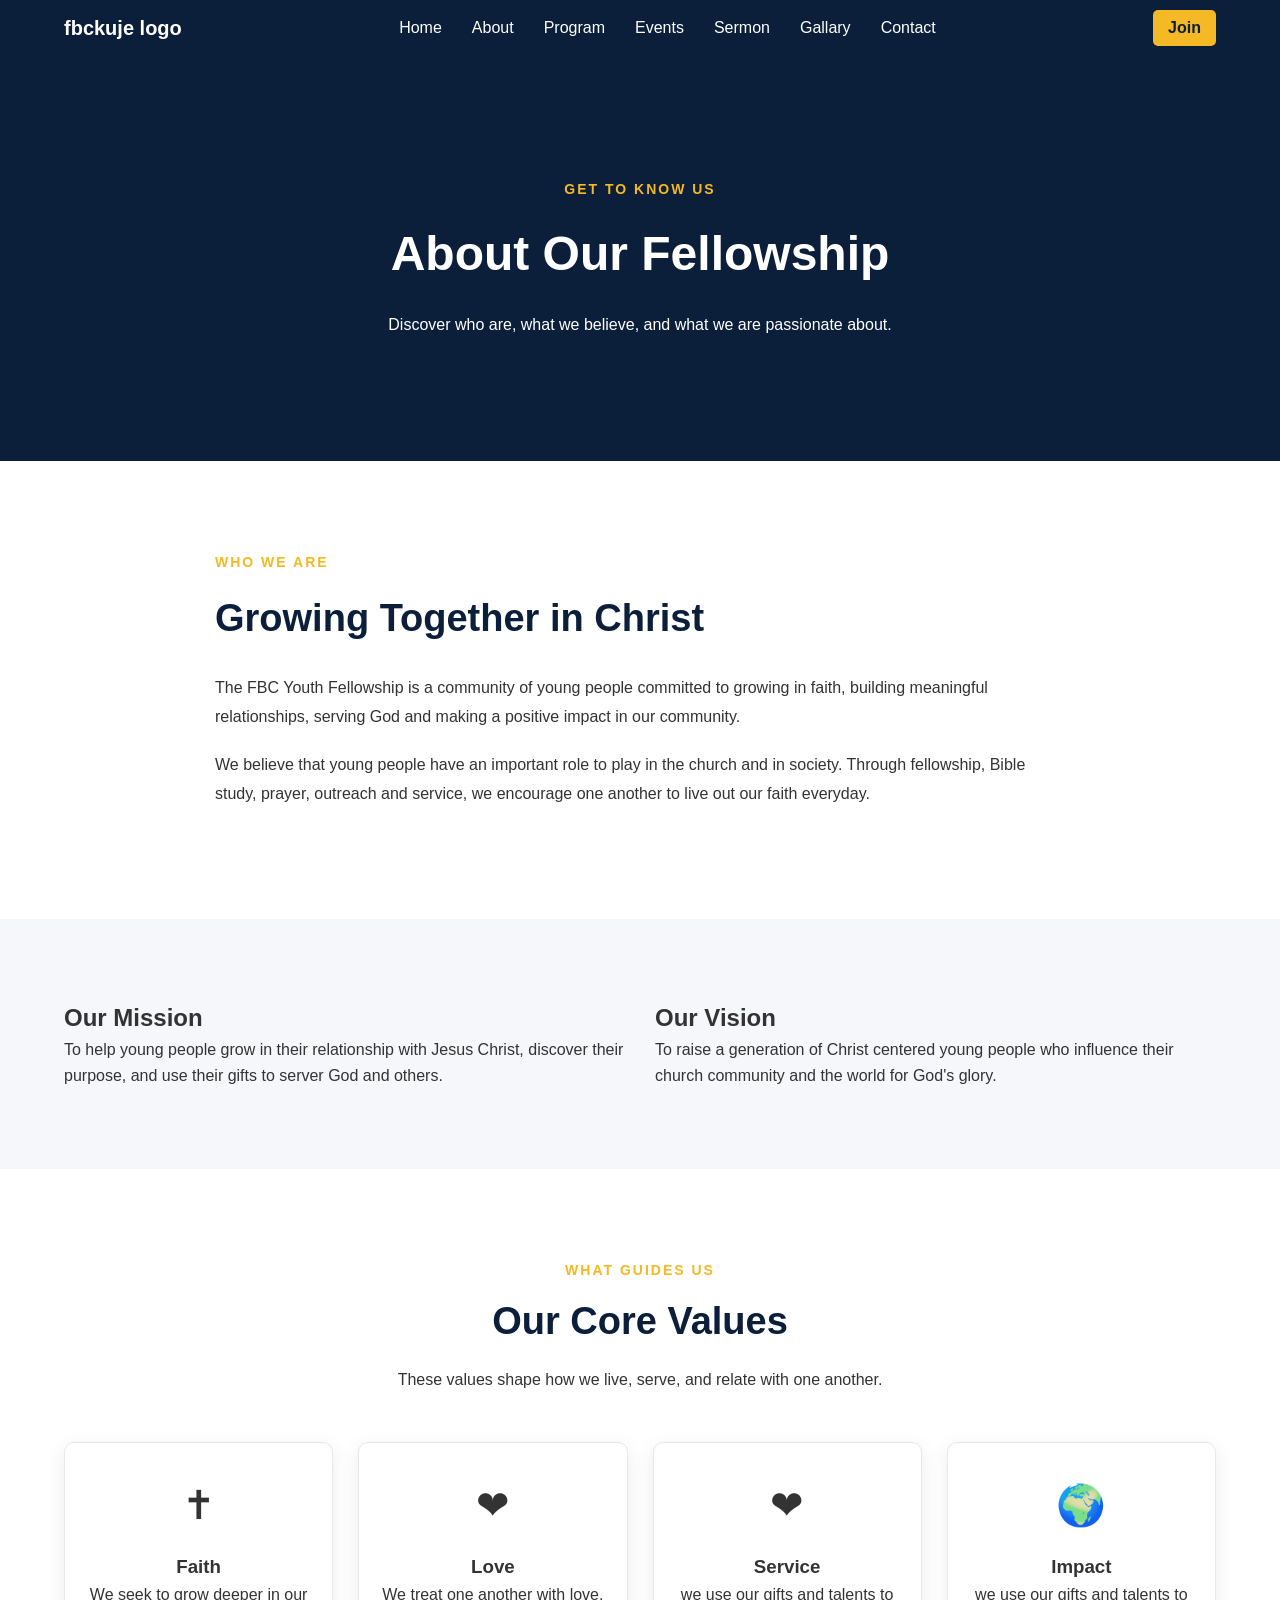
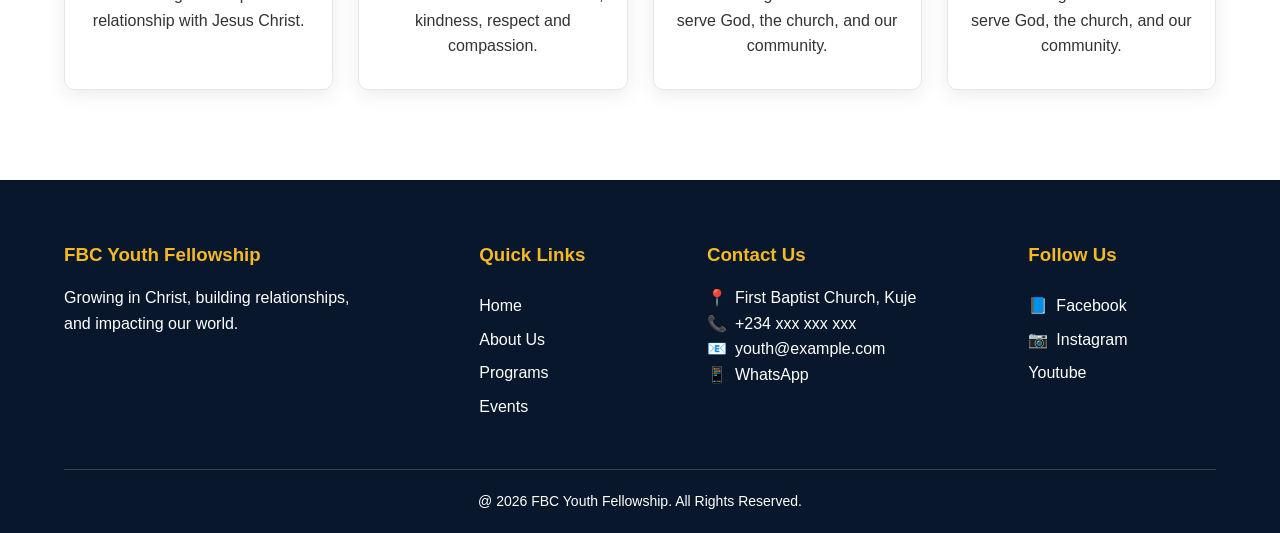
==== about.html @ 430ef0f9 "update" ====
<!DOCTYPE html>
<html lang="en">
<head>
  <meta charset="UTF-8">
  <meta name="viewport" content="width=device-width, initial-scale=1.0">
  <title>About Us | FBC Youth Fellowship</title>
  <link rel="stylesheet" href="style.css">
</head>
<body>
  <header>
    <nav class="nav-bar">
      <button class="menu-toggle" arial-label="open navigation menu">
        &#9776;
      </button>
      
      <div class="logo">
        fbckuje logo
      </div>
      <ul class="nav-links">
        <li><a href="index.html">Home</a></li>
        <li><a href="about.html">About</a></li>
        <li><a href="#">Program</a></li>
        <li><a href="#">Events</a></li>
        <li><a href="#">Sermon</a></li>
        <li><a href="#">Gallary</a></li>
        <li><a href="#">Contact</a></li>
      </ul>
      
      <a href="#" class="join-btn">Join</a>
      
    </nav>
  </header>
  <main>
    <section class="page-hero">
      <div>
        <p>GET TO KNOW US</p>
        <h1>About Our Fellowship</h1>
        <p>
          Discover who are, what we believe,
          and what we are passionate about.
        </p>
      </div>
    </section>
    <section class="about-intro">
      <div class="about-content">
        <p class="section-label">
          WHO WE ARE
        </p>
        <h2>
          Growing Together in Christ
        </h2>
        <p>
          The FBC Youth Fellowship is a community
          of young people committed to growing in 
          faith, building meaningful relationships,
          serving God and making a positive impact
          in our community.
        </p>
        <p>
          We believe that young people have an
          important role to play in the church and
          in society. Through fellowship, Bible
          study, prayer, outreach and service, we
          encourage one another to live out our
          faith everyday.
        </p>
      </div>
    </section>
    <section class="mission-vision">
      <div class="mission-card">
        <h2>Our Mission</h2>
        <p>
          To help young people grow in their 
          relationship with Jesus Christ, discover
          their purpose, and use their gifts to
          server God and others.
        </p>
      </div>
      <div class="vision-card">
        <h2>Our Vision</h2>
        <p>
          To raise a generation of  Christ centered 
          young people who influence their church 
          community and the world for God's glory.
        </p>
      </div>
    </section>
    <section class="values">
      <div class="section-heading">
        <p>
          WHAT GUIDES US
        </p>
        <h2>Our Core Values</h2>
        <p>
          These values shape how we live, serve,
          and relate with one another.
        </p>
      </div>
      <div class="values-container">
        <div class="value-card">
          <div class="value-icon">&#x271D;</div>
          <h3>Faith</h3>
          <p>
            We seek to grow deeper in our
            relationship with Jesus Christ.
          </p>
        </div>
        <div class="value-card">
          <div class="value-icon">&#10084;</div>
          <h3>Love</h3>
          <p>
            We treat one another with love,
            kindness, respect and compassion.
          </p>
        </div>
        <div class="value-card">
          <div class="value-icon">&#10084;</div>
          <h3>Service</h3>
          <p>
            we use our gifts and talents to serve God, the church, and 
            our community.
          </p>
        </div>
        <div class="value-card">
          <div class="value-icon">&#x1F30D;</div>
          <h3>Impact</h3>
          <p>
            we use our gifts and talents to serve God, the church, and 
            our community.
          </p>
        </div>
      </div>
    </section>
  </main>
  <footer>
    <div class="footer-container">
      <div class="footer-about">
        <h3>FBC Youth Fellowship</h3>
        <p>
          Growing in Christ, building relationships,
          and impacting our world.
        </p>
      </div>
      <div class="footer-links">
        <h3>Quick Links</h3>
        <a href="index.html">Home</a>
        <a href="about.html">About Us</a>
        <a href="#">Programs</a>
        <a href="#">Events</a>
      </div>
      <div class="footer-contact">
        <h3>Contact Us</h3>
        <p class="icon-link">
          <span class="icon">&#128205;</span>
          <span class="text">First Baptist Church, Kuje</span>
        </p>
        <p class="icon-link">
          <span class="icon">&#x1F4DE;</span>
          <span class="text">+234 xxx xxx xxx</span>
        </p>
        <div class="email-icon">
        <p class="icon-link">
          <span class="icon">&#128231;</span>
          <span class="text">youth@example.com</span>
        </p>
        </div>
        <p class="icon-link">
          <span class="icon">&#128241;</span>
          <span class="text">WhatsApp</span>
        </p>
      </div>
      <div class="footer-social">
        <h3>Follow Us</h3>
        <a href="#" class="icon-link">
          <span class="icon">&#128216;</span>
          <span class="text">Facebook</span>
        </a>
        <a href="#" class="icon-link">
          <span class="icon">&#x1F4f7;</span>
          <span class="text">Instagram</span>
        </a>
        <a href="#">Youtube</a>
      </div>
    </div>
    <div class="footer-bottom">
      <p>
        @ 2026 FBC Youth Fellowship. All Rights Reserved.
      </p>
    </div>
  </footer>
  <script src="script.js"></script>
</body>
</html>
---- style.css ----
:root {
  --primary-color: #123B70;
  --secondary-color: #0B1F3A;
  --accent-color: #F4B924;
  --light-color: #F5F7FA;
  --white-color: #FFFFFF;
  --text-color: #333333;
}
* {
  margin: 0;
  padding: 0;
  box-sizing: border-box;
}
body {
  font-family: Arial, san-serif;
  line-height: 1.6;
  color: var(--text-color);
  background-color: var(--white-color);
}
header {
  background-color: var(--secondary-color);
}
.nav-bar {
  display: flex;
  align-items: center;
  justify-content: space-between;
  padding: 10px 5%;
  color: var(--white-color);
}
.logo {
  font-size: 20px;
  font-weight: bold;
}
.nav-links {
  display: flex;
  list-style: none;
  gap: 30px;
}
.nav-links a {
  text-decoration: none;
  font-weight: 200;
  color: var(--white-color);
  font-weight: 500;
}
.join-btn {
  background-color: var(--accent-color);
  color: var(--secondary-color);
  text-decoration: none;
  padding: 5px 15px;
  border: none;
  border-radius: 5px;
  font-weight: bold;
  transition: opacity 0.15s;
}
.join-btn:hover {
  opacity: 0.7;
}
.hero {
  min-height: 80vh;
  display: flex;
  align-items: center;
  justify-content: center;
  padding: 80px 5%;

  background-image: 
      linear-gradient(rgba(11, 31, 58, 0.75), rgba(11, 31, 58, 0.75)),
      url("/image/hero.jpg");

  background-size: cover;
  background-position: center;
  background-repeat: no-repeat;

  color: var(--white-color)
}
.hero-content{
  max-width: 800px;
}
.welcome-text {
  font-size: 14px;
  font-weight: bold;
  letter-spacing: 2px;
  margin-bottom: 15px;
}
.hero h1 {
  font-size: 55px;
  line-height: 1.1;
  margin-bottom: 25px;
}
.hero-text {
  font-size: 18px;
  margin: 0 auto 30px;
  max-width: 650px;
}
.btn {
  display: inline-block;
  padding: 12px 25px;
  margin: 5px;
  text-decoration: none;
  border-radius: 5px;
  font-weight: bold;
  transition: 0.3s ease;
}
.hero-btn .btn:first-child {
  background-color: var(--accent-color);
  color: var(--secondary-color);
  cursor: pointer;
}
.hero-btn .btn:first-child:hover {
  opacity: 0.85;
}
.secondary-btn{
  color: var(--white-color);
  border: 1px solid var(--white-color);
  background-color: transparent;
  cursor: pointer;
}
.secondary-btn:hover {
  background-color: var(--white-color);
  color: var(--secondary-color);
}

.focus {
  padding: 80px 5%;
  text-align: center;
}
.section-heading {
  max-width: 700px;
  margin: 0 auto 50px;
}
.section-heading h2 {
  font-size: 38px;
  margin-bottom: 15px;
  color: var(--secondary-color);
}
.section-heading > p:first-child {
  margin-bottom: 10px;
  color: var(--accent-color);
  font-weight: bold;
  letter-spacing: 2px;
  font-size: 14px;
}
.focus-container {
  display: grid;
  grid-template-columns: repeat(4, 1fr);
  gap: 25px;
}
.focus-card {
  padding: 30px 20px;
  border: 1px solid #E5E7EB;
  background-color: var(--white-color);
  border-radius: 10px;
  box-shadow: 0 5px 20px rgba(0, 0, 0, 0.08);
  transition: 0.3s ease;
}
.focus-icon {
  margin-bottom: 10px;
  font-size: 20px;
}
.focus-card h3 {
  margin-bottom: 15px;
  font-size: 22px;
  color: var(--secondary-color);
}
.focus-card:hover {
  transform: translateY(-5px);
  box-shadow: 0 10px 25px rgba(0, 0, 0, 0.12);
}
.events {
  padding: 80px 5%;
  text-align: center;
}
.events-container {
  display: grid;
  grid-template-columns: repeat(3, 1fr);
  gap: 25px;
}
.event-card {
  padding: 30px;
  text-align: left;
  border-radius: 10px;
  background-color: var(--white-color);
  border: 1px #E5E7EB;
  box-shadow: 0 5px 20px rgba(0, 0, 0, 0.08);
  transition: 0.3s ease;
}
.event-card:hover {
  transform: translateY(-5px);
  box-shadow: 0 10px 25px rgba(0, 0, 0, 0.1);
}
.event-date {
  margin-bottom: 20px;
}
.event-date span {
  display: block;
  font-size: 38px;
  font-weight: bold;
  color: var(--primary-color);
}
.event-date small {
  font-size: 14px;
  font-weight: bold;
  color: var(--accent-color);
}
.event-content h3 {
  font-size: 22px;
  margin-bottom: 10px;
  color: var(--secondary-color);
}
.event-content p {
  margin-bottom: 10px;
  color: var(--text-color);
}
.event-content a {
  display: inline-block;
  margin-top: 10px;
  color: var(--primary-color);
  font-weight: bold;
  text-decoration: none;
  text-align: center;
}
.scripture {
  padding: 90px 5%;
  text-align: center;
  background-color: var(--secondary-color);
  color: var(--white-color);
}
.scripture-content {
  max-width: 800px;
  margin: 0 auto;
}
.scripture-label {
  color: var(--accent-color);
  font-size: 30px;
  font-weight: bold;
  letter-spacing: 2px;
  margin-bottom: 25px;
}
.scripture blockquote {
  font-size: 30px;
  font-weight: bold;
  line-height: 1.5;
  text-align: left;
  margin-bottom: 20px;
}
.scripture-reference {
  font-size: 18px;
  font-weight: bold;
}
footer {
  padding: 60px 5% 20px;
  background-color: #08172B;
  color: var(--white-color);
}
.footer-container {
  display: grid;
  grid-template-columns: 2fr 1fr 1.5fr 1fr;
  gap: 40px;
}
.footer-container h3 {
  margin-bottom: 15px;
  color: var(--accent-color);
}
.footer-about p {
  max-width: 300px;
}
.footer-links,
.footer-social {
  display: flex;
  text-decoration: none;
  flex-direction: column;
  gap: 8px;
}
.footer-links a,
.footer-social a {
  text-decoration: none;
  color: var(--white-color);
}
.footer-contact {
  margin-bottom: 8px;
}
.icon-link {
  display: inline-flex;
  align-items: center;
  gap: 8px;
}
.email-icon {
  display: block;
}
.footer-bottom  {
  width: 100%;
  margin-top: 50px;
  padding-top: 20px;
  text-align: center;
  border-top: 1px solid rgba(255, 255, 255, 0.2);
}
.footer-bottom p {
  font-size: 14px;
}
.menu-toggle {
  display: none;
  background: none;
  border: none;
  color: var(--white-color);
  font-size: 28px;
  cursor: pointer;
}
.page-hero {
  min-height: 45vh;
  display: flex;
  align-items: center;
  justify-content: center;
  text-align: center;
  padding: 60px 5%;
  background-color: var(--secondary-color);
  color: var(--white-color);
}
.page-hero p:first-child {
  color: var(--accent-color);
  font-size: 14px;
  font-weight: bold;
  letter-spacing: 2px;
  margin-bottom: 15px;
}
.page-hero h1 {
  font-size: 48px;
  margin-bottom: 20px;
}
.page-hero p:last-child {
  max-width: 650px;
  margin: 0 auto;
}
.about-intro {
  padding: 90px 5%;
}
.about-content {
  max-width: 850px;
  margin: 0 auto;
}
.section-label {
  color: var(--accent-color);
  font-size: 14px;
  font-weight: bold;
  letter-spacing: 2px;
  margin-bottom: 15px;
}
.about-content h2 {
  color: var(--secondary-color);
  font-size: 38px;
  margin-bottom: 25px;
}
.about-content p:not(.section-label) {
  margin-bottom: 20px;
  line-height: 1.8;
}
.mission-vision {
  padding: 80px 5%;
  display: grid;
  grid-template-columns: repeat(2, 1fr);
  gap: 30px;
  background-color: var(--light-color);
}
.mission-card
.vision-card {
  padding: 40px;
  background-color: var(--white-color);
  border-radius: 10px;
  border: 1px solid #E5E7EB;
  box-shadow: 0 5px 20px rgba(0, 0, 0, 0.08);
}
.mission-card h2
.vision-card h2 {
  color: var(--secondary-color);
  margin-bottom: 15px;
}
.values {
  padding: 90px 5%;
  text-align: center;
}
.values-container {
  display: grid;
  grid-template-columns: repeat(4, 1fr);
  gap: 25px;
}
.value-card {
  padding: 30px 20px;
  border: 1px solid #E5E7EB;
  border-radius: 10px;
  background-color: var(--white-color);
  box-shadow: 0 5px 20px rgba(0, 0, 0, 0.08);
  transition: 0.3s ease;
}
.value-card:hover {
  transform: translateY(-5px);
}
.value-icon {
  font-size: 40px;
  margin-bottom: 15px;
}
.value-icon h3 {
  color: var(--secondary-color);
  margin-bottom: 10px;
}
@media (max-width: 900px) {
  .focus-container {
    grid-template-columns: repeat(2, 1fr);
  }
  .events-container {
    grid-template-columns: repeat(2, 1fr);
  }
  .footer-container {
    grid-template-columns: repeat(2, 1fr);
  }

}
@media (max-width: 600px) {
  .nav-bar {
    flex-wrap: wrap;
  }
  .nav-links {
    display: none;
    flex-direction: column;
    width: 100%;
    gap: 15px;
    text-align: center;
  }
  .nav-links.active {
    display: flex;
  }
  .focus-container {
    grid-template-columns: 1fr;
  }
  .events-container {
    grid-template-columns: 1fr;
  }
  .footer-container {
    grid-template-columns: 1fr;
  }
  .hero h1 {
    font-size: 40px;
  }
  .hero-text {
    font-size: 16px;
  }
  .scripture blockqoute {
    font-size: 24px;
  }
  .mission-vision {
    grid-template-columns: 1fr;
  }
  .values-container {
    grid-template-columns: 1fr;
  }
  .page-hero h1 {
    font-size: 38px;
  }
  .about-content h2 {
    font-size: 30px;
  }
  .menu-toggle {
    display: block !important;
    color: red;
    font-size: 40px;
  }

}
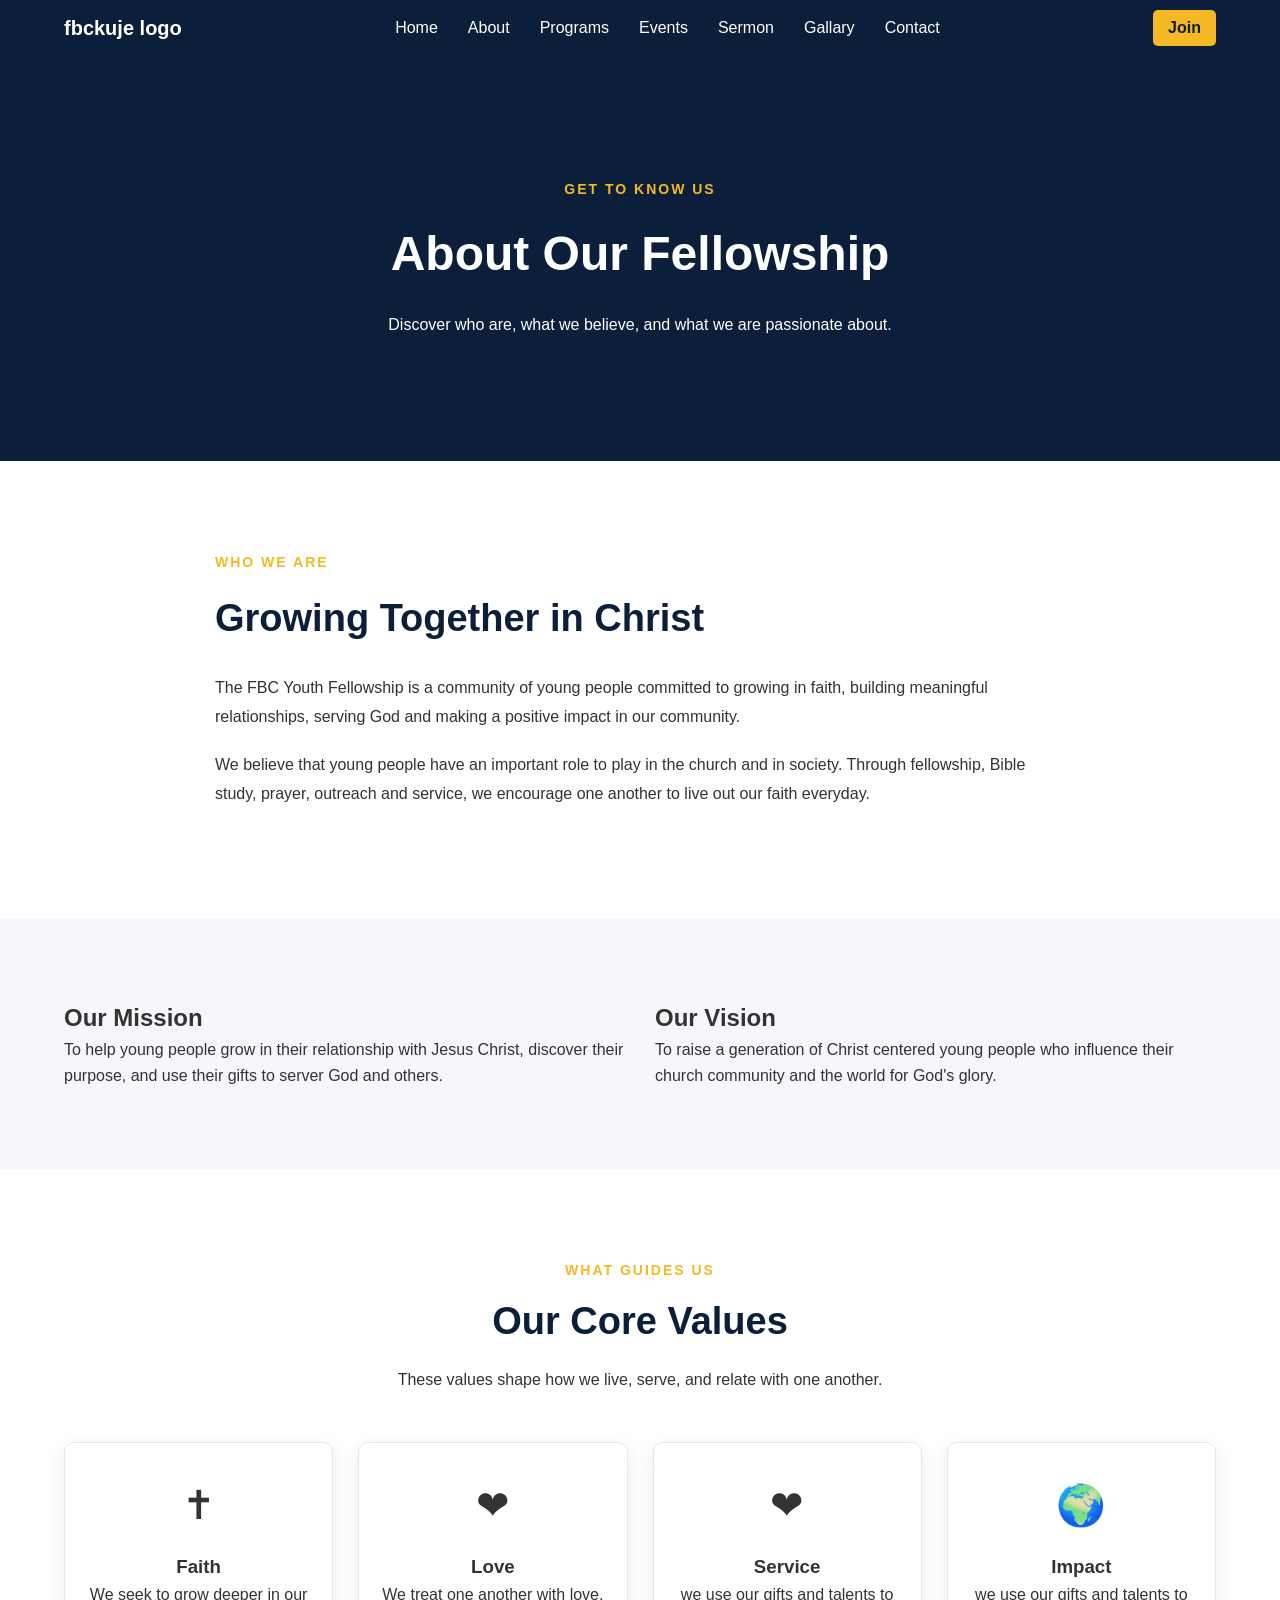
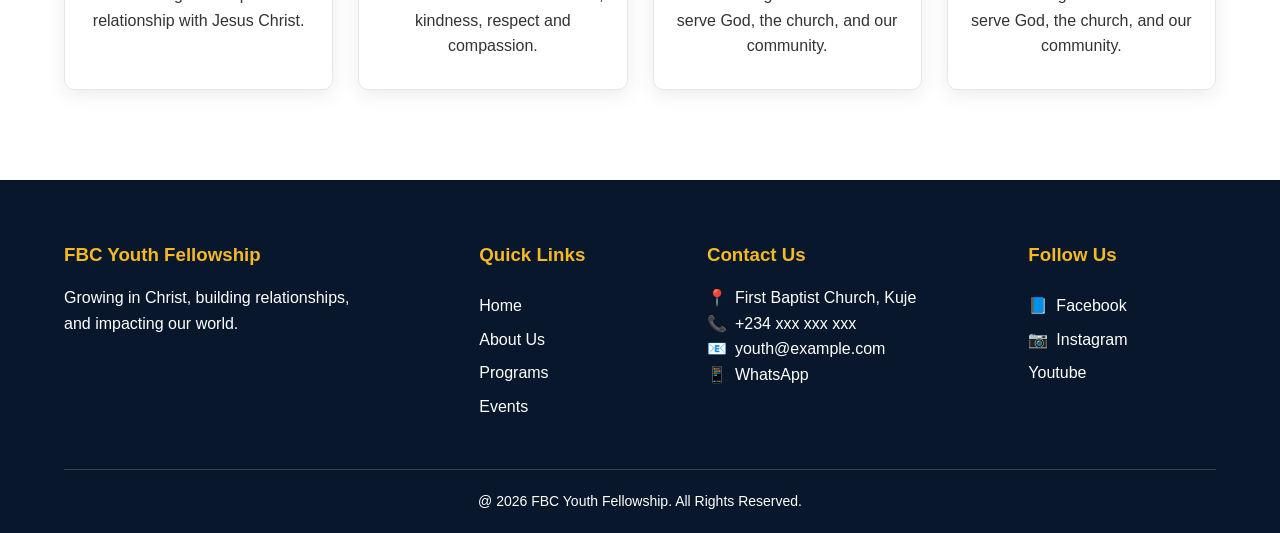
==== commit 274a9d28: "update" ====
--- a/about.html
+++ b/about.html
@@ -12,14 +12,14 @@
       <button class="menu-toggle" arial-label="open navigation menu">
         &#9776;
       </button>
-      
+
       <div class="logo">
         fbckuje logo
       </div>
       <ul class="nav-links">
         <li><a href="index.html">Home</a></li>
         <li><a href="about.html">About</a></li>
-        <li><a href="#">Program</a></li>
+        <li><a href="programs.html">Programs</a></li>
         <li><a href="#">Events</a></li>
         <li><a href="#">Sermon</a></li>
         <li><a href="#">Gallary</a></li>
@@ -145,7 +145,7 @@
         <h3>Quick Links</h3>
         <a href="index.html">Home</a>
         <a href="about.html">About Us</a>
-        <a href="#">Programs</a>
+        <a href="programs.html">Programs</a>
         <a href="#">Events</a>
       </div>
       <div class="footer-contact">
@@ -154,10 +154,12 @@
           <span class="icon">&#128205;</span>
           <span class="text">First Baptist Church, Kuje</span>
         </p>
+        <div class="phone-icon">
         <p class="icon-link">
           <span class="icon">&#x1F4DE;</span>
           <span class="text">+234 xxx xxx xxx</span>
         </p>
+      </div>
         <div class="email-icon">
         <p class="icon-link">
           <span class="icon">&#128231;</span>
--- a/style.css
+++ b/style.css
@@ -400,6 +400,40 @@
   color: var(--secondary-color);
   margin-bottom: 10px;
 }
+.phone-icon {
+  display: block;
+}
+.programs {
+  padding: 90px 5%;
+  text-align: center;
+}
+.programs-heading {
+  margin-bottom: 50px;
+}
+.programs-heading h2 {
+  color: var(--accent-color);
+  font-size: 14px;
+  letter-spacing: 2px;
+}
+.programs-heading p {
+  font-size: 30px;
+}
+.programs-container {
+  display: grid;
+  grid-template-columns: repeat(3, 1fr);
+  gap: 25px;
+}
+.program-card {
+  padding: 30px 20px;
+  border: 1px solid #E5E7EB;
+  border-radius: 10px;
+  background-color: var(--white-color);
+  box-shadow: 0 5px 20px rgba(0, 0, 0, 0.08);
+  transition: 0.3s ease;
+}
+.program-card:hover {
+  transform: translateY(-5px);
+}
 @media (max-width: 900px) {
   .focus-container {
     grid-template-columns: repeat(2, 1fr);
@@ -450,6 +484,9 @@
   .values-container {
     grid-template-columns: 1fr;
   }
+  .programs-container {
+    grid-template-columns: 1fr;
+  }
   .page-hero h1 {
     font-size: 38px;
   }
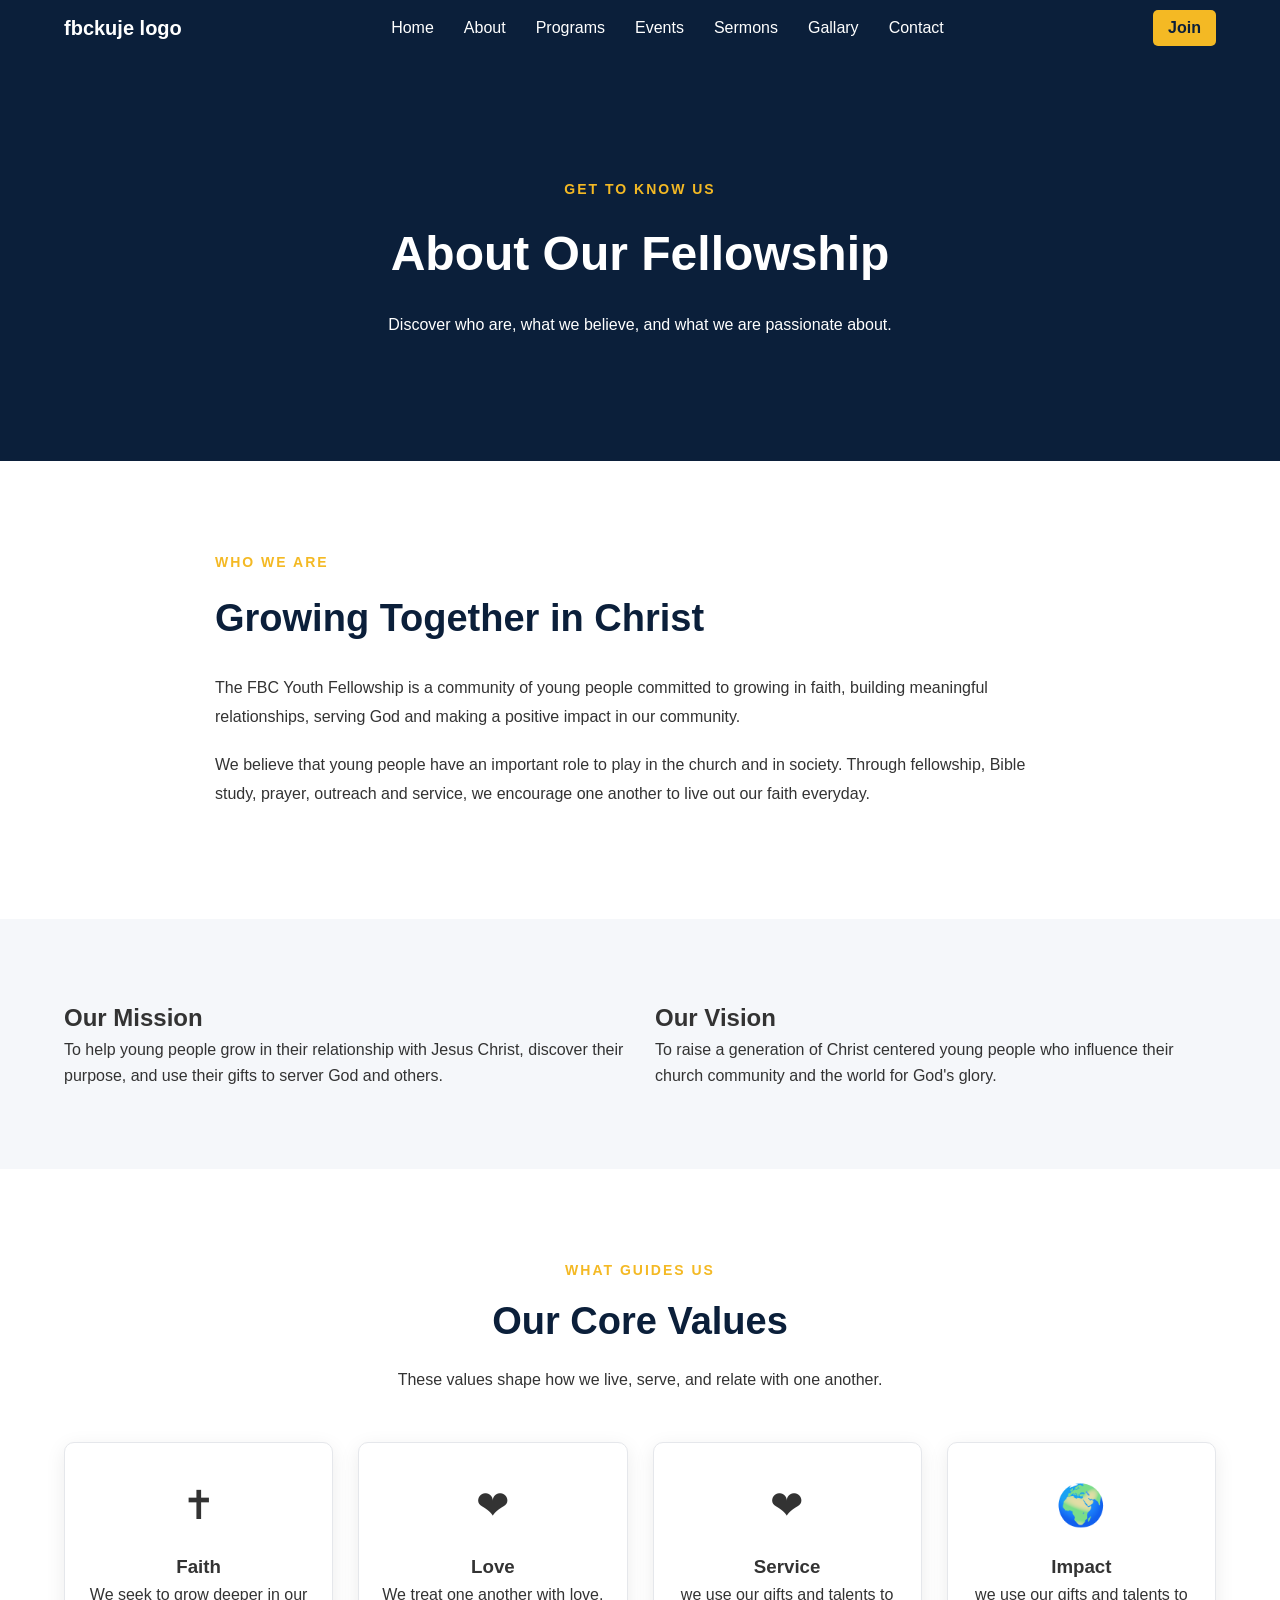
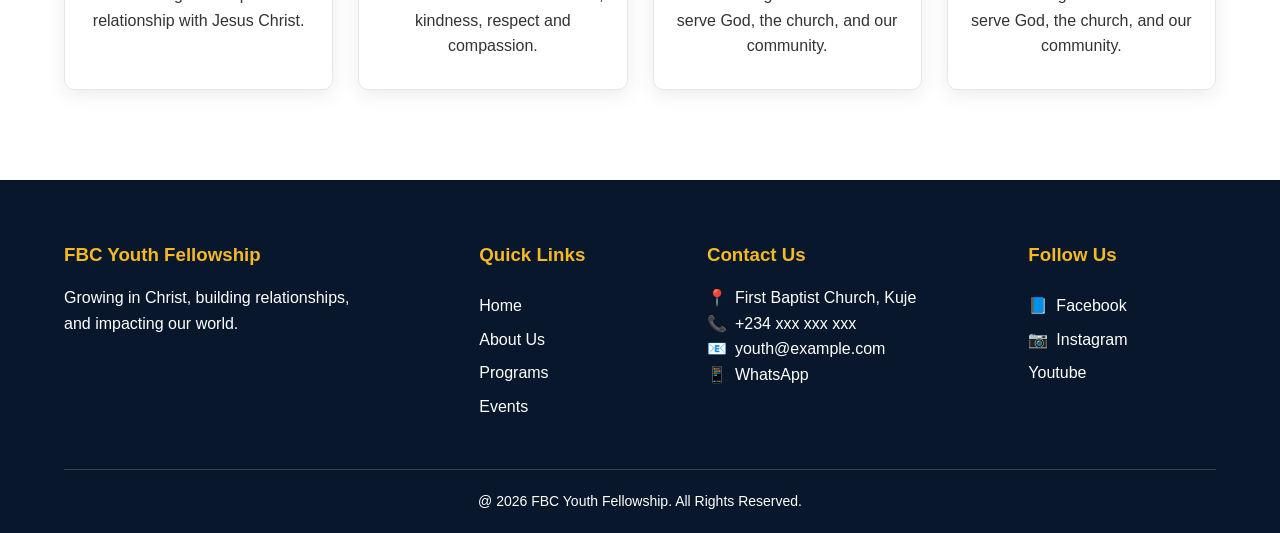
==== commit 6515f546: "update" ====
--- a/about.html
+++ b/about.html
@@ -20,8 +20,8 @@
         <li><a href="index.html">Home</a></li>
         <li><a href="about.html">About</a></li>
         <li><a href="programs.html">Programs</a></li>
-        <li><a href="#">Events</a></li>
-        <li><a href="#">Sermon</a></li>
+        <li><a href="events.html">Events</a></li>
+        <li><a href="sermons.html">Sermons</a></li>
         <li><a href="#">Gallary</a></li>
         <li><a href="#">Contact</a></li>
       </ul>
@@ -146,7 +146,7 @@
         <a href="index.html">Home</a>
         <a href="about.html">About Us</a>
         <a href="programs.html">Programs</a>
-        <a href="#">Events</a>
+        <a href="events.html">Events</a>
       </div>
       <div class="footer-contact">
         <h3>Contact Us</h3>
--- a/style.css
+++ b/style.css
@@ -405,23 +405,27 @@
 }
 .programs {
   padding: 90px 5%;
-  text-align: center;
 }
 .programs-heading {
   margin-bottom: 50px;
+  text-align: center;
 }
 .programs-heading h2 {
-  color: var(--accent-color);
-  font-size: 14px;
+  color: var(--secondary-color);
+  font-size: 40px;
+  margin-bottom: 15px;
+}
+.programs-heading p {
+  font-size: 14px;
+  color: var(--accent-color);
+  font-weight: bold;
   letter-spacing: 2px;
-}
-.programs-heading p {
-  font-size: 30px;
+  margin-bottom: 15px;
 }
 .programs-container {
   display: grid;
   grid-template-columns: repeat(3, 1fr);
-  gap: 25px;
+  gap: 30px;
 }
 .program-card {
   padding: 30px 20px;
@@ -429,10 +433,147 @@
   border-radius: 10px;
   background-color: var(--white-color);
   box-shadow: 0 5px 20px rgba(0, 0, 0, 0.08);
+  text-align: center;
   transition: 0.3s ease;
 }
 .program-card:hover {
   transform: translateY(-5px);
+}
+.program-card a {
+  display: inline-block;
+  margin-top: 10px;
+  color: var(--primary-color);
+  font-weight: bold;
+  text-decoration: none;
+  text-align: center;
+}
+.program-card img {
+  width: 100%;
+  height: 200px;
+  object-fit: cover;
+  border-radius: 10px;
+  margin-bottom: 20px;
+}
+.sermons-btn {
+  padding: 30px 5%;
+  text-align: center;
+  display: grid;
+  grid-template-columns: repeat(4, 1fr);
+  gap: 20px;
+}
+.sermon-btn {
+  padding: 10px 6%;
+  border-radius: 4px;
+  border: none;
+  cursor: pointer;
+  font-weight: bold;
+  transition: 0.3 ease
+}
+.sermon-btn:hover {
+  background-color: var(--primary-color);
+  color: var(--white-color);
+}
+.sermon-btn:active {
+  opacity: 0.7;
+}
+.events {
+  padding: 90px 5%;
+}
+.events-container{
+  display: grid;
+  grid-template-columns: repeat(3, 1fr);
+  gap: 30px;
+}
+.event-card {
+  background-color: var(--white-color);
+  border-radius: 12px;
+  overflow: hidden;
+  box-shadow: 0 5px 20px rgba(0, 0, 0, 0.08);
+}
+.event-card img {
+  width: 100%;
+  height: 220px;
+  object-fit: cover;
+  display: block;
+}
+.event-heading {
+  margin-bottom: 30px;
+  text-align: center;
+}
+.event-heading p {
+  font-size: 14px;
+  color: var(--accent-color);
+  font-weight: bold;
+  letter-spacing: 2px;
+  margin-bottom: 15px;
+}
+.event-heading h2 {
+  color: var(--secondary-color);
+  font-size: 40px;
+  margin-bottom: 15px;
+}
+.event-content {
+  padding: 25px;
+}
+.event-date {
+  display: flex;
+  flex-direction: column;
+  align-items: center;
+  width: 60px;
+  padding: 10px;
+  background-color: var(--accent-color);
+  color: var(--white-color);
+  border-radius: 8px;
+  margin-bottom: 20px;
+}
+.event-date span:first-child {
+  font-size: 24px;
+  font-weight: bold;
+}
+.event-date span:last-child {
+  font-size: 12px;
+  font-weight: bold;
+}
+.event-content h3 {
+  color: var(--secondary-color);
+  font-size: 22px;
+  margin-bottom: 15PX;
+}
+.event-info {
+  margin-bottom: 10px;
+  font-size: 15px;
+}
+.event-content p:not(.event-info) {
+  line-height: 1.7;
+  margin-bottom: 20px;
+}
+.event-content a {
+  color: var(--accent-color);
+  font-weight: bold;
+  text-decoration: none;
+}
+.event-content a:hover {
+  text-decoration: underline;
+}
+.sermons {
+    padding: 90px 5px;
+}
+.sermons-container {
+    display: grid;
+    grid-template-columns: repeat(3, 1fr);
+    gap: 30px;
+}
+.sermon-card {
+  background-color: var(--white-color);
+  border: 1px solid #E5E7EB;
+  border-radius: 12px;
+  box-shadow: 0 5px 20px rgba(0, 0, 0, 0.08);
+}
+.sermon-card:hover {
+  transform: translateY(-5px);
+}
+.sermon-content {
+  padding: 30px;
 }
 @media (max-width: 900px) {
   .focus-container {
@@ -484,14 +625,26 @@
   .values-container {
     grid-template-columns: 1fr;
   }
+  .programs {
+    padding: 60px 5%;
+  }
   .programs-container {
     grid-template-columns: 1fr;
   }
+  .programs-heading h2 {
+    font-size: 32px;
+  }
   .page-hero h1 {
     font-size: 38px;
   }
   .about-content h2 {
     font-size: 30px;
+  }
+  .events {
+    padding: 60px 5%;
+  }
+  .events-container {
+    grid-template-columns: 1fr;
   }
   .menu-toggle {
     display: block !important;
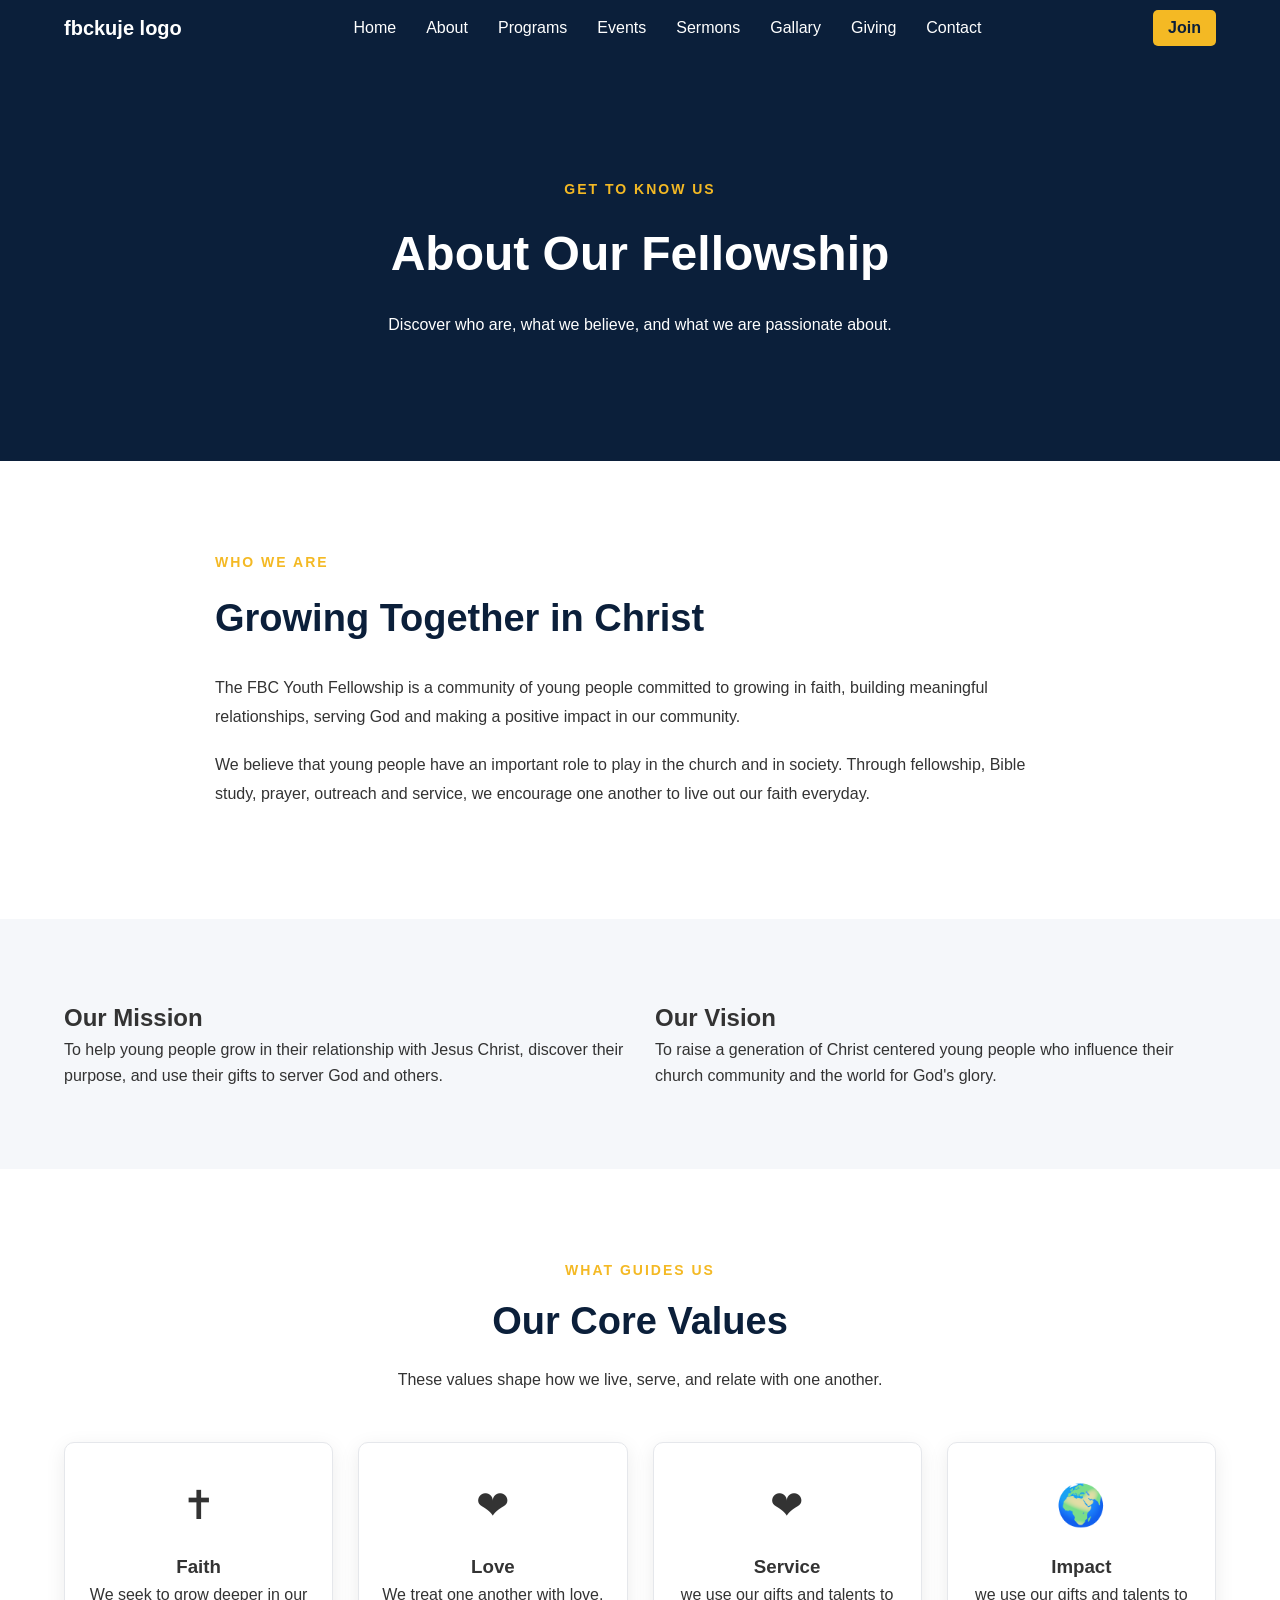
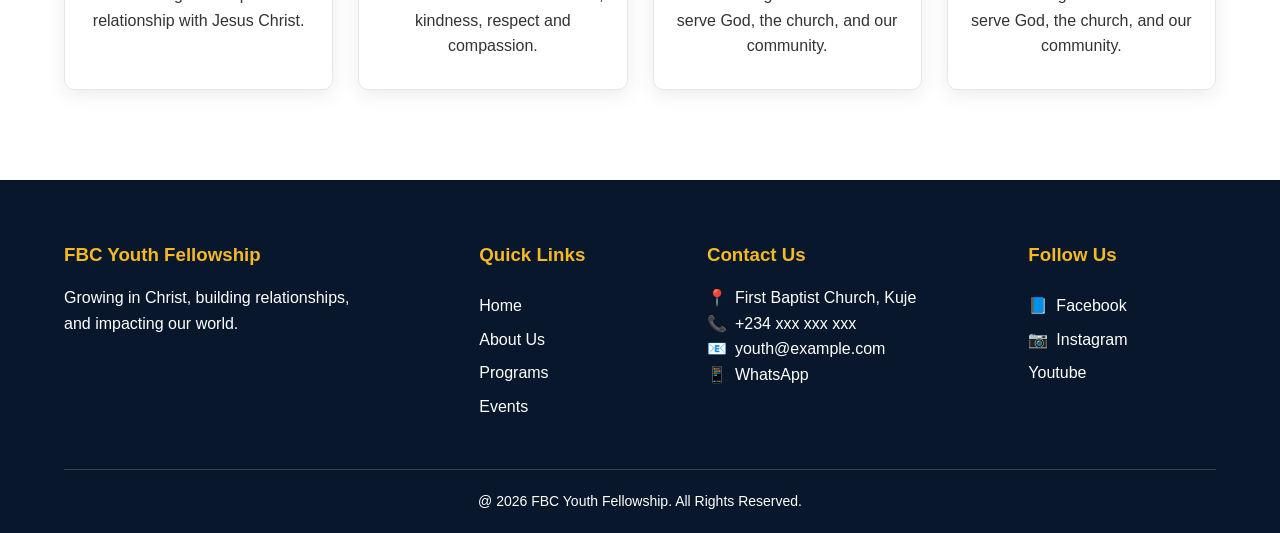
==== commit d050628d: "update" ====
--- a/about.html
+++ b/about.html
@@ -22,7 +22,8 @@
         <li><a href="programs.html">Programs</a></li>
         <li><a href="events.html">Events</a></li>
         <li><a href="sermons.html">Sermons</a></li>
-        <li><a href="#">Gallary</a></li>
+        <li><a href="gallary.html">Gallary</a></li>
+        <li><a href="#">Giving</a></li>
         <li><a href="#">Contact</a></li>
       </ul>
       
--- a/style.css
+++ b/style.css
@@ -575,6 +575,40 @@
 .sermon-content {
   padding: 30px;
 }
+.sermon-category {
+  color: var(--accent-color);
+  font-size: 13px;
+  font-weight: bold;
+  letter-spacing: 1.5px;
+  margin-bottom: 12px;
+}
+.sermon-content h3 {
+  color: var(--secondary-color);
+  font-size: 24px;
+  margin-bottom: 20px;
+}
+.sermon-speaker,
+.sermon-date {
+  margin-bottom: 10px;
+  font-size: 15px;
+}
+.sermon-card audio {
+  width: 100%;
+  margin: 20px 0;
+}
+.download-btn {
+  display: inline-block;
+  background-color: var(--accent-color);
+  color: var(--white-color);
+  padding: 12px 20px;
+  border-radius: 6px;
+  text-decoration: none;
+  font-weight: bold;
+  transition: 0.3s ease;
+}
+.download-btn:hover {
+  transform: translateY(-3px);
+}
 @media (max-width: 900px) {
   .focus-container {
     grid-template-columns: repeat(2, 1fr);
@@ -646,6 +680,15 @@
   .events-container {
     grid-template-columns: 1fr;
   }
+  .sermons {
+    padding: 60px 5%;
+  }
+  .sermons-container {
+    grid-template-columns: 1fr;
+  }
+  .sermon-content h3 {
+    font-size: 22px;
+  }
   .menu-toggle {
     display: block !important;
     color: red;
